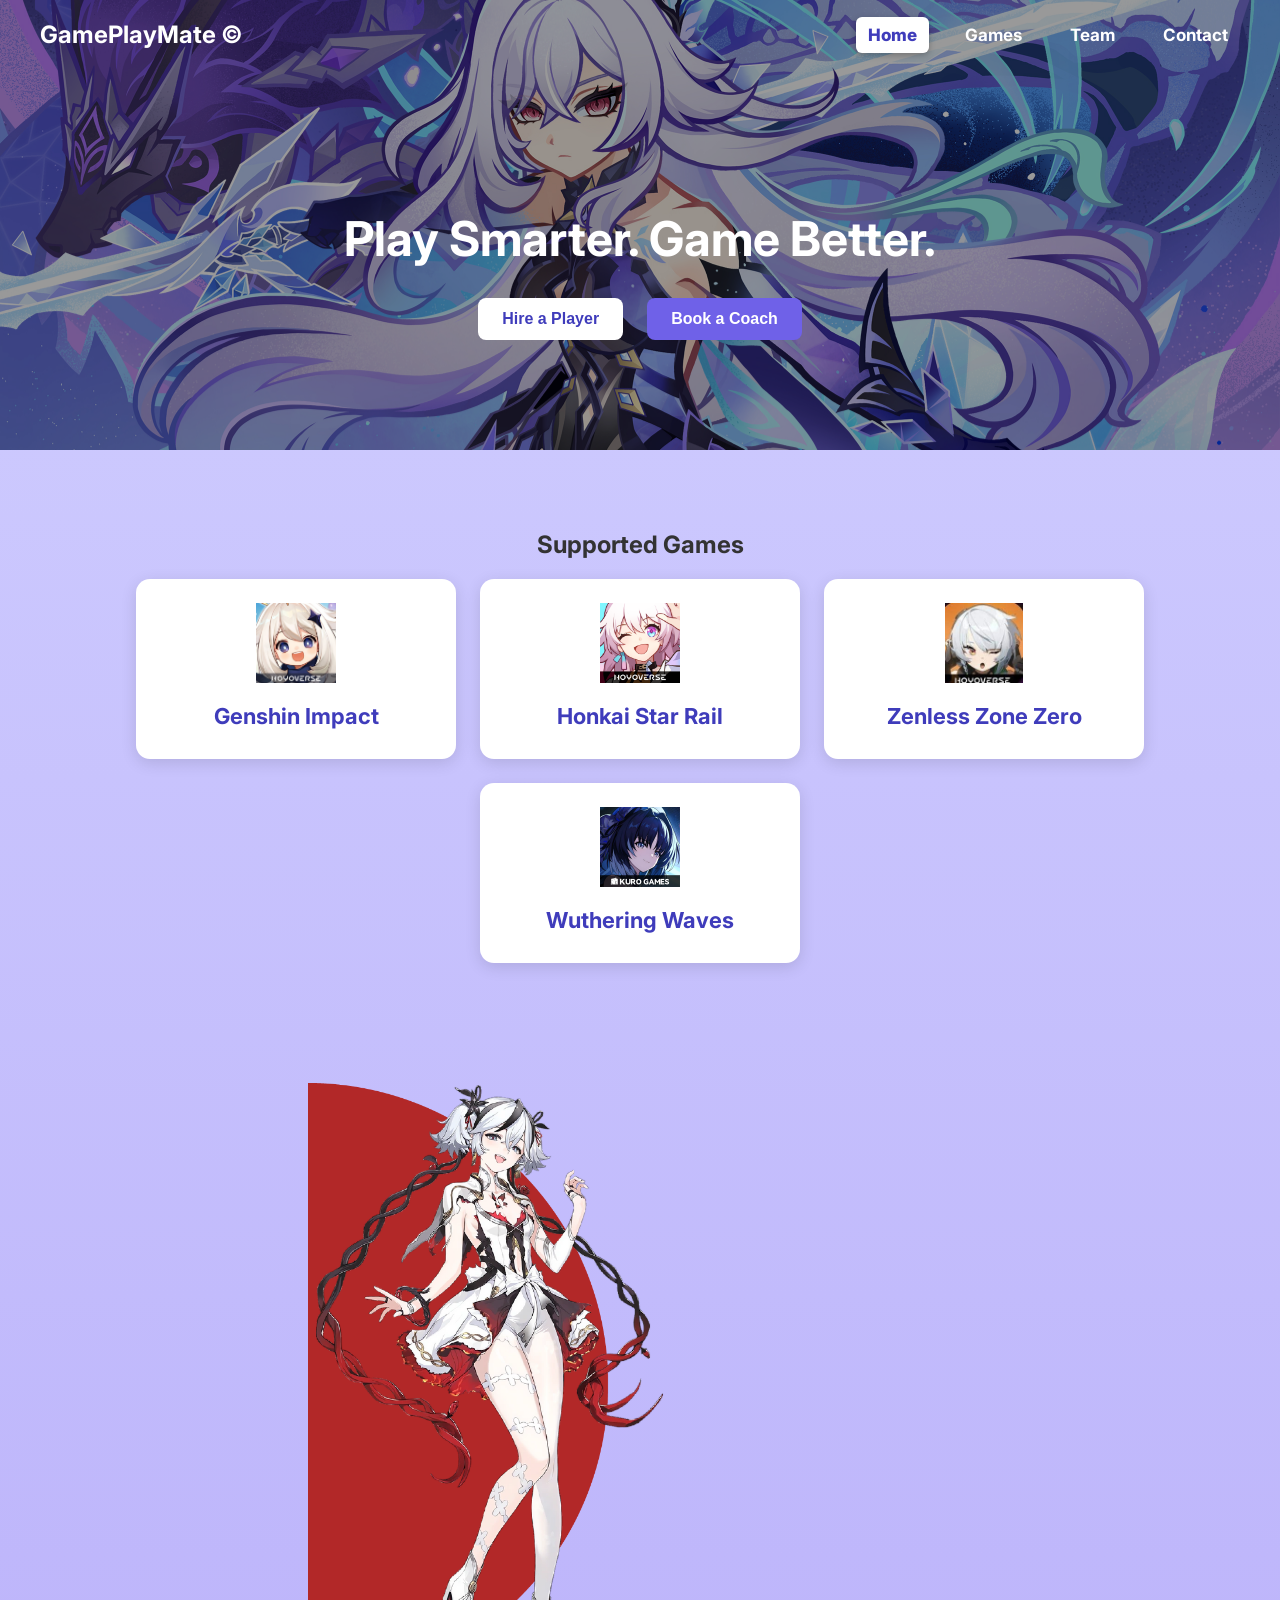
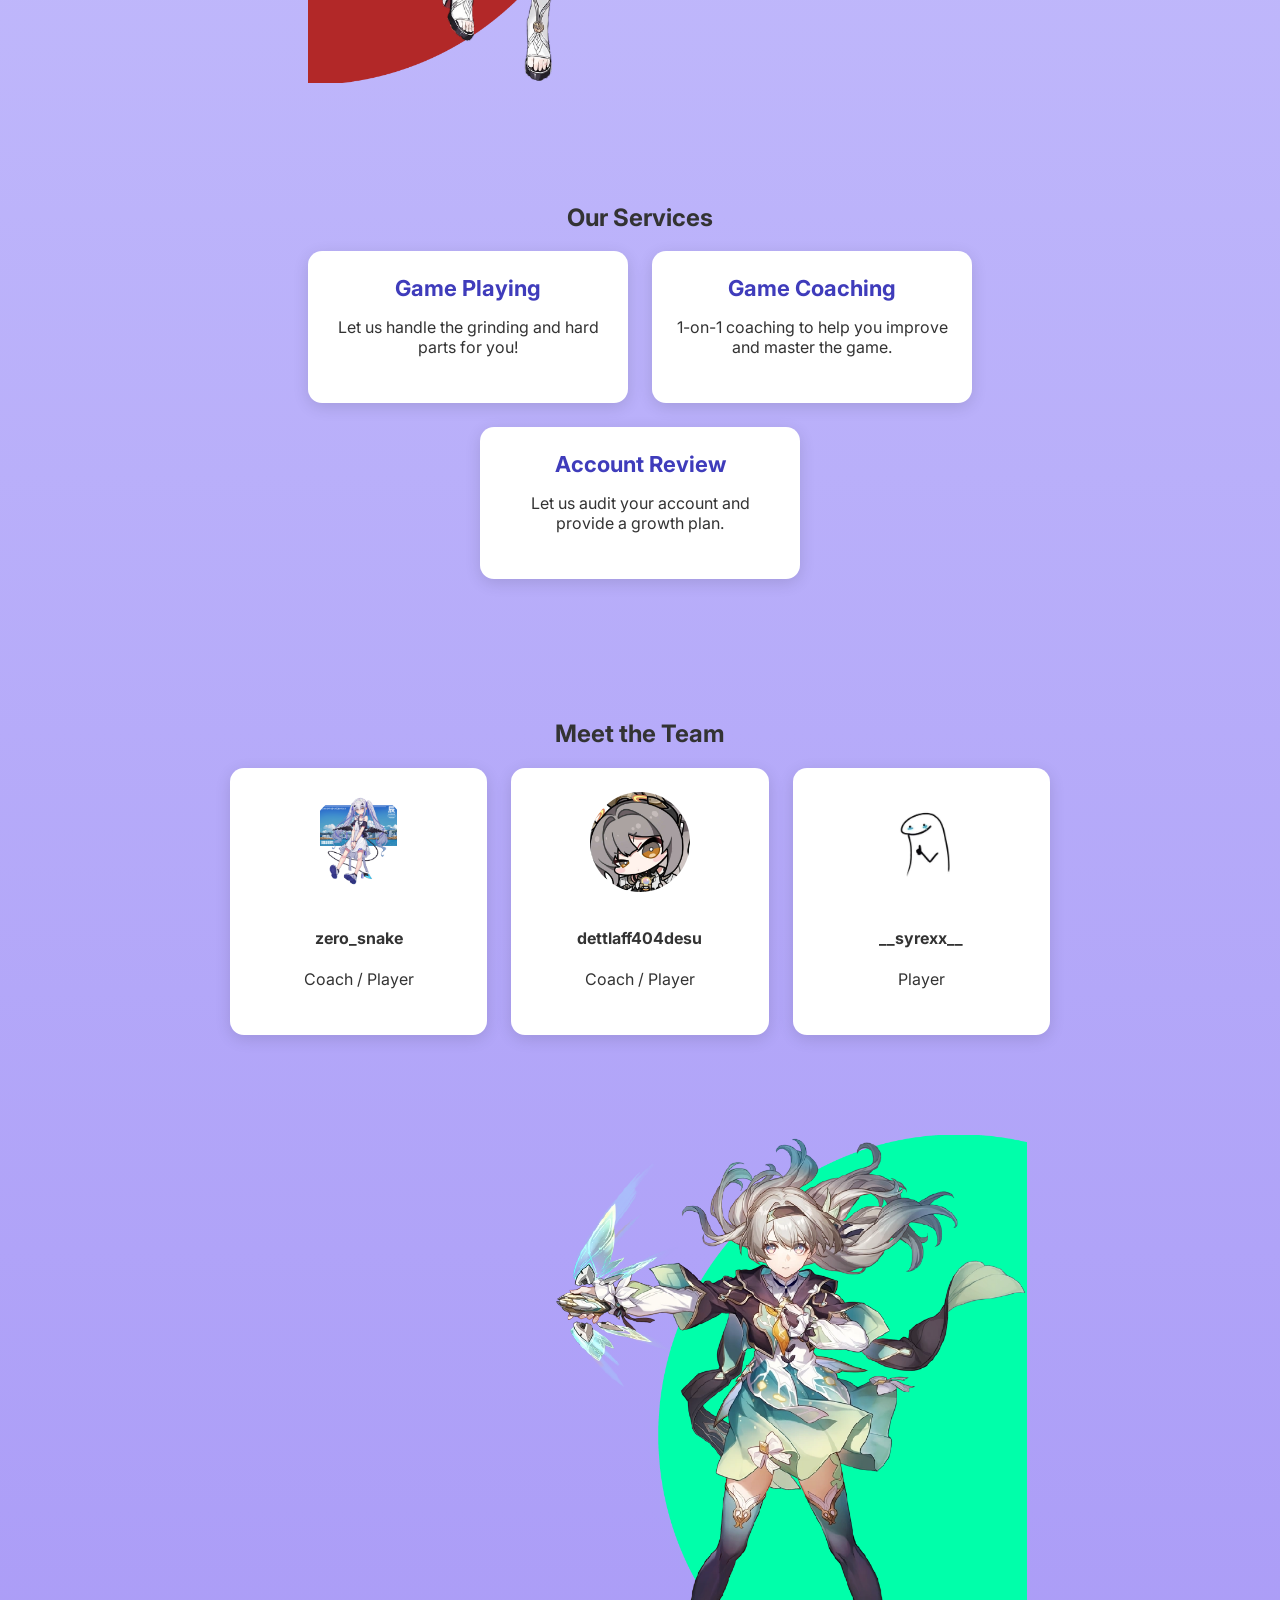
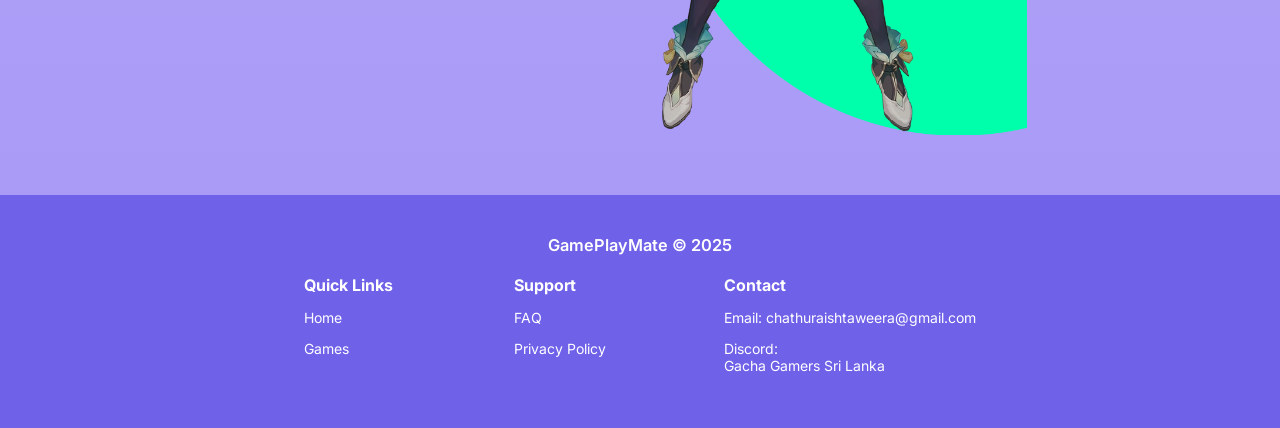
==== index.html @ 8f113286 "Add files via upload" ====
<!DOCTYPE html>
<html lang="en">
<head>
  <meta charset="UTF-8" />
  <meta name="viewport" content="width=device-width, initial-scale=1" />
  <title>GamePlayMate</title>
  <link href="https://fonts.googleapis.com/css2?family=Inter:wght@400;600;700&display=swap" rel="stylesheet" />
  <style>
    html {
      scroll-behavior: smooth;
    }
    body {
      font-family: 'Inter', sans-serif;
      margin: 0;
      padding: 0;
      /* Updated gradient to purple tones */
      background: linear-gradient(to bottom, #d1cfff 0%, #a797f6 100%);
      color: #333;
      overflow-x: hidden;
    }
    .top-section {
      position: relative;
      background: url("images/1750437383534.jpg") no-repeat center/cover;
      background-size: cover;
      color: white;
    }
    .top-section::before {
      content: "";
      position: absolute;
      inset: 0;
      background-color: rgba(0, 0, 0, 0.4);
      z-index: 0;
    }
    .top-section > header,
    .top-section > .hero {
      position: relative;
      z-index: 1;
    }
    header {
      background: transparent;
      padding: 20px 40px; /* Consistent padding */
      display: flex;
      justify-content: space-between;
      align-items: center;
      width: 100%; /* Ensure full width */
      box-sizing: border-box; /* Include padding in width */
    }
    header h2 {
      font-size: 24px; /* Consistent header font size */
      margin: 0;
      color: white; /* Reverted to white color */
    }
    header nav a {
      margin-left: 20px;
      color: white;
      text-decoration: none;
      font-weight: 700;
      font-size: 17px; /* Consistent navigation link font size */
      padding: 8px 12px;
      border-radius: 6px;
      transition: background-color 0.3s, color 0.3s;
    }
    header nav a:hover {
      background-color: rgba(255, 255, 255, 0.2);
      color: #e0e0ff;
    }
    nav a.active {
      background-color: #ffffff;
      color: #3f3cbb;
      font-weight: 800;
      box-shadow: 0 2px 6px rgba(0,0,0,0.25);
    }
    .hero {
      text-align: center;
      padding: 100px 20px;
      background: none;
      color: white;
    }
    .hero h1 {
      font-size: 48px;
      margin-bottom: 20px;
    }
    .hero button {
      margin: 10px;
      padding: 12px 24px;
      font-size: 16px;
      font-weight: bold;
      border: none;
      border-radius: 8px;
      cursor: pointer;
    }
    .btn-primary {
      background-color: #ffffff;
      color: #3f3cbb;
    }
    .btn-secondary {
      background-color: #6f61e8;
      color: white;
      border: 2px solid #ffffff;
    }
    .section {
      padding: 60px 40px;
      text-align: center;
      transition: all 0.5s ease;
    }
    .cards {
      display: flex;
      justify-content: center;
      flex-wrap: wrap;
      gap: 24px;
    }
		#team .cards {
      display: flex;
      justify-content: center;
      gap: 24px;
      flex-wrap: nowrap;
    }
    .card {
      background: white;
      padding: 24px 20px 30px;
      border-radius: 14px;
      box-shadow: 0 4px 16px rgba(0, 0, 0, 0.12);
      width: 280px;
      text-align: center;
      cursor: pointer;
      transition: transform 0.3s ease, box-shadow 0.3s ease;
    }
    .card:hover {
      transform: translateY(-6px);
      box-shadow: 0 8px 24px rgba(0, 0, 0, 0.18);
    }
    .card img {
      width: 80px;
      height: 80px;
      object-fit: contain;
      margin-bottom: 16px;
    }
    .card h3 {
      margin: 0;
      font-weight: 700;
      font-size: 22px;
      color: #3f3cbb;
    }

    .team-member {
      text-align: center;
      cursor: pointer; /* Added cursor pointer to indicate clickability */
    }
    .team-member img {
      width: 100px;
      height: 100px;
      border-radius: 50%;
      margin-bottom: 10px;
    }
    .highlight {
      animation: flash 1s ease-in-out;
      background-color: #6f61e8 !important;
      color: white !important;
    }
    @keyframes flash {
      0% { background-color: #6f61e8; color: white; }
      100% { background-color: white; color: #333; }
    }
    .video-wrapper {
      max-height: 0;
      overflow: hidden;
      transition: max-height 0.6s ease, opacity 0.6s ease;
      opacity: 0;
    }
    .video-wrapper.active {
      max-height: 900px;
      margin-top: 30px;
      opacity: 1;
    }
    .video-container {
      display: flex;
      justify-content: center;
    }
    .video-container video {
      width: 100%;
      max-width: 1280px;
      border-radius: 16px;
      box-shadow: 0 6px 20px rgba(0,0,0,0.4);
    }
    footer {
      background-color: #6f61e8;
      color: white;
      padding: 40px 20px;
      text-align: center;
      font-size: 14px;
    }
    footer h3 {
      margin: 0 0 20px 0;
      font-weight: 600;
    }
    footer .footer-links {
      display: flex;
      justify-content: center;
      gap: 60px;
      flex-wrap: wrap;
    }
    footer .footer-links div {
      min-width: 150px;
      text-align: left;
    }
    footer .footer-links div strong {
      display: block;
      margin-bottom: 10px;
      font-weight: 700;
      font-size: 16px;
    }
    footer a {
      color: white;
      text-decoration: none;
      display: block;
      margin-bottom: 6px;
      transition: color 0.3s ease;
    }
    footer a:hover {
      color: #d1cfff;
    }
	.side-images-wrapper {
      display: flex;
      justify-content: center;
      align-items: center;
      gap: 40px;
      padding: 60px 20px;
      flex-wrap: wrap;
      max-width: 100%;
      box-sizing: border-box;
    }
    .side-image {
      max-height: 600px;
      width: auto;
      max-width: 100%;
      object-fit: contain;
      flex-shrink: 1;
      user-select: none;
    }

    .side-image.left {
      margin-right: 300px;
    }
    .side-image.right {
      margin-left: 300px;
    }


    .content-sections {
      flex: 1;
      max-width: 900px;
    }

    @media (max-width: 768px) {
      header {
        flex-direction: column;
        padding: 15px 20px;
      }
      header nav {
        margin-top: 10px;
      }
      header nav a {
        margin: 5px 10px;
      }
    }

  </style>
  <script>
    let toggledVideo = null;
    let hoverTimeout;
    const lastPlaybackTimes = {};

    function showVideo(id) {
      if (toggledVideo) return;
      clearTimeout(hoverTimeout);
      const wrapper = document.getElementById(id);
      // Removed video.play() from here to prevent NotAllowedError on hover
      document.querySelectorAll('.video-wrapper').forEach(v => v.classList.remove('active'));
      wrapper.classList.add('active');
    }

    function hideAllVideos() {
      if (toggledVideo) return;
      hoverTimeout = setTimeout(() => {
        document.querySelectorAll('.video-wrapper').forEach(wrapper => {
          const vid = wrapper.querySelector("video");
          lastPlaybackTimes[wrapper.id] = vid.currentTime;
          vid.pause();
          wrapper.classList.remove('active');
        });
      }, 100);
    }

    function toggleVideo(id) {
      const wrapper = document.getElementById(id);
      const video = wrapper.querySelector("video");

      if (toggledVideo === id) {
        video.pause();
        video.currentTime = 0;
        wrapper.classList.remove('active');
        toggledVideo = null;
      } else {
        document.querySelectorAll('.video-wrapper').forEach(w => {
          const v = w.querySelector("video");
          v.pause();
          w.classList.remove('active');
        });
        video.currentTime = 0;
        video.play(); // This play() is triggered by a direct user click
        wrapper.classList.add('active');
        toggledVideo = id;
      }
    }

	  function scrollToTopIfSamePage(event) {
      const currentPath = location.pathname.split("/").pop();
      const isSamePage = currentPath === "index.html" || currentPath === "" || currentPath === "index.html";
      if (isSamePage) {
        event.preventDefault();
        window.scrollTo({ top: 0, behavior: 'smooth' });
      }
    }

    function scrollToTeam(role) {
      const members = document.querySelectorAll('.team-member');
      document.getElementById("team").scrollIntoView({ behavior: "smooth" });
      members.forEach(member => {
        member.classList.remove("highlight");
        if (!role || member.dataset.role.includes(role)) {
          setTimeout(() => member.classList.add("highlight"), 600);
        }
      });
    }

    // New function to redirect to games.html and scroll to the games section
    function redirectToGamesPage() {
      window.location.href = 'games.html#games-section';
    }
  </script>
</head>
<body>
  <div class="top-section">
    <header>
      <h2>GamePlayMate ©</h2>
      <nav>
        <a href="index.html" onclick="scrollToTopIfSamePage(event)" class="active">Home</a>
        <a href="games.html">Games</a>
        <!-- Removed Services button -->
        <a href="team.html">Team</a>
        <a href="contact.html">Contact</a>
      </nav>
    </header>
    <section class="hero">
      <h1>Play Smarter. Game Better.</h1>
      <button class="btn-primary" onclick="scrollToTeam('player')">Hire a Player</button>
      <button class="btn-secondary" onclick="scrollToTeam('coach')">Book a Coach</button>
    </section>
  </div>

  <section class="section">
    <h2>Supported Games</h2>
    <div class="cards">
      <div class="card" onclick="toggleVideo('video-genshin')" onmouseover="showVideo('video-genshin')" onmouseout="hideAllVideos()">
        <img src="images/e60a9384e2396b723eb9e47df081fbdb.jpg" alt="Genshin Impact" />
        <h3>Genshin Impact</h3>
      </div>
      <div class="card" onclick="toggleVideo('video-honkai')" onmouseover="showVideo('video-honkai')" onmouseout="hideAllVideos()">
        <img src="images/e52da5a31de788599378924f0e639557.png" alt="Honkai Star Rail" />
        <h3>Honkai Star Rail</h3>
      </div>
      <div class="card" onclick="toggleVideo('video-zzz')" onmouseover="showVideo('video-zzz')" onmouseout="hideAllVideos()">
        <img src="images/images.jpeg" alt="Zenless Zone Zero" />
        <h3>Zenless Zone Zero</h3>
      </div>
      <div class="card" onclick="toggleVideo('video-wuwa')" onmouseover="showVideo('video-wuwa')" onmouseout="hideAllVideos()">
        <img src="images/i-was-bored-this-weekend-so-here-are-some-hd-ww-icons-in-v0-mm42ga8ayc7d1.webp" alt="Wuthering Waves" />
        <h3>Wuthering Waves</h3>
      </div>
    </div>

    <div class="video-wrapper" id="video-genshin">
      <div class="video-container">
        <video src="videos/genshin.mp4" controls></video>
      </div>
    </div>
    <div class="video-wrapper" id="video-honkai">
      <div class="video-container">
        <video src="videos/honkai.mp4" controls></video>
      </div>
    </div>
    <div class="video-wrapper" id="video-zzz">
      <div class="video-container">
        <video src="videos/zzz.mp4" controls></video>
      </div>
    </div>
    <div class="video-wrapper" id="video-wuwa">
      <div class="video-container">
        <video src="videos/wuwa.mp4" controls></video>
      </div>
    </div>
  </section>

  <div class="side-images-wrapper">
  <img src="images/Camellya_Full_Sprite.png" alt="Camellya Full Sprite" class="side-image left" />

  <div class="content-sections">
    <section class="section">
      <h2>Our Services</h2>
    <div class="cards">
      <div class="card">
        <h3>Game Playing</h3>
        <p>Let us handle the grinding and hard parts for you!</p>
      </div>
      <div class="card">
        <h3>Game Coaching</h3>
        <p>1-on-1 coaching to help you improve and master the game.</p>
      </div>
      <div class="card">
        <h3>Account Review</h3>
        <p>Let us audit your account and provide a growth plan.</p>
      </div>
    </div>
  </section>

  <section id="team" class="section">
    <h2>Meet the Team</h2>
    <div class="cards">
      <div class="card team-member" data-role="coach player" onclick="redirectToGamesPage()">
        <img src="images/124736696_p0.jpg" alt="Zero Snake" />
        <h4>zero_snake</h4>
        <p>Coach / Player</p>
      </div>
      <div class="card team-member" data-role="coach player" onclick="redirectToGamesPage()">
        <img src="images/FB_IMG_1748037570109.jpg" alt="Dettlaff" />
        <h4>dettlaff404desu</h4>
        <p>Coach / Player</p>
      </div>
      <div class="card team-member" data-role="player" onclick="redirectToGamesPage()">
        <img src="images/49591564cb99eb191642c19c5014d1f9.jpg" alt="Syrexx" />
        <h4>__syrexx__</h4>
        <p>Player</p>
      </div>
    </div>
  </section>
  </div>
  <img src="images/Firefly_Splash_Art.png" alt="Firefly Splash Art" class="side-image right" />
 </div>

  <footer>
    <h3>GamePlayMate &copy; 2025</h3>
    <div class="footer-links">
      <div>
        <strong>Quick Links</strong>
        <p><a href="index.html" onclick="scrollToTopIfSamePage(event)">Home</a></p>
        <p><a href="games.html">Games</a></p>
      </div>
      <div>
        <strong>Support</strong>
        <p><a href="faq.html">FAQ</a></p>
        <p><a href="privacy_policy.html">Privacy Policy</a></p>
      </div>
      <div>
        <strong>Contact</strong>
        <p>Email: chathuraishtaweera@gmail.com</p>
        <p>Discord: <a href="https://discord.gg/hFc9MXsq7M" target="_blank">Gacha Gamers Sri Lanka</a></p>
      </div>
    </div>
  </footer>
</body>
</html>
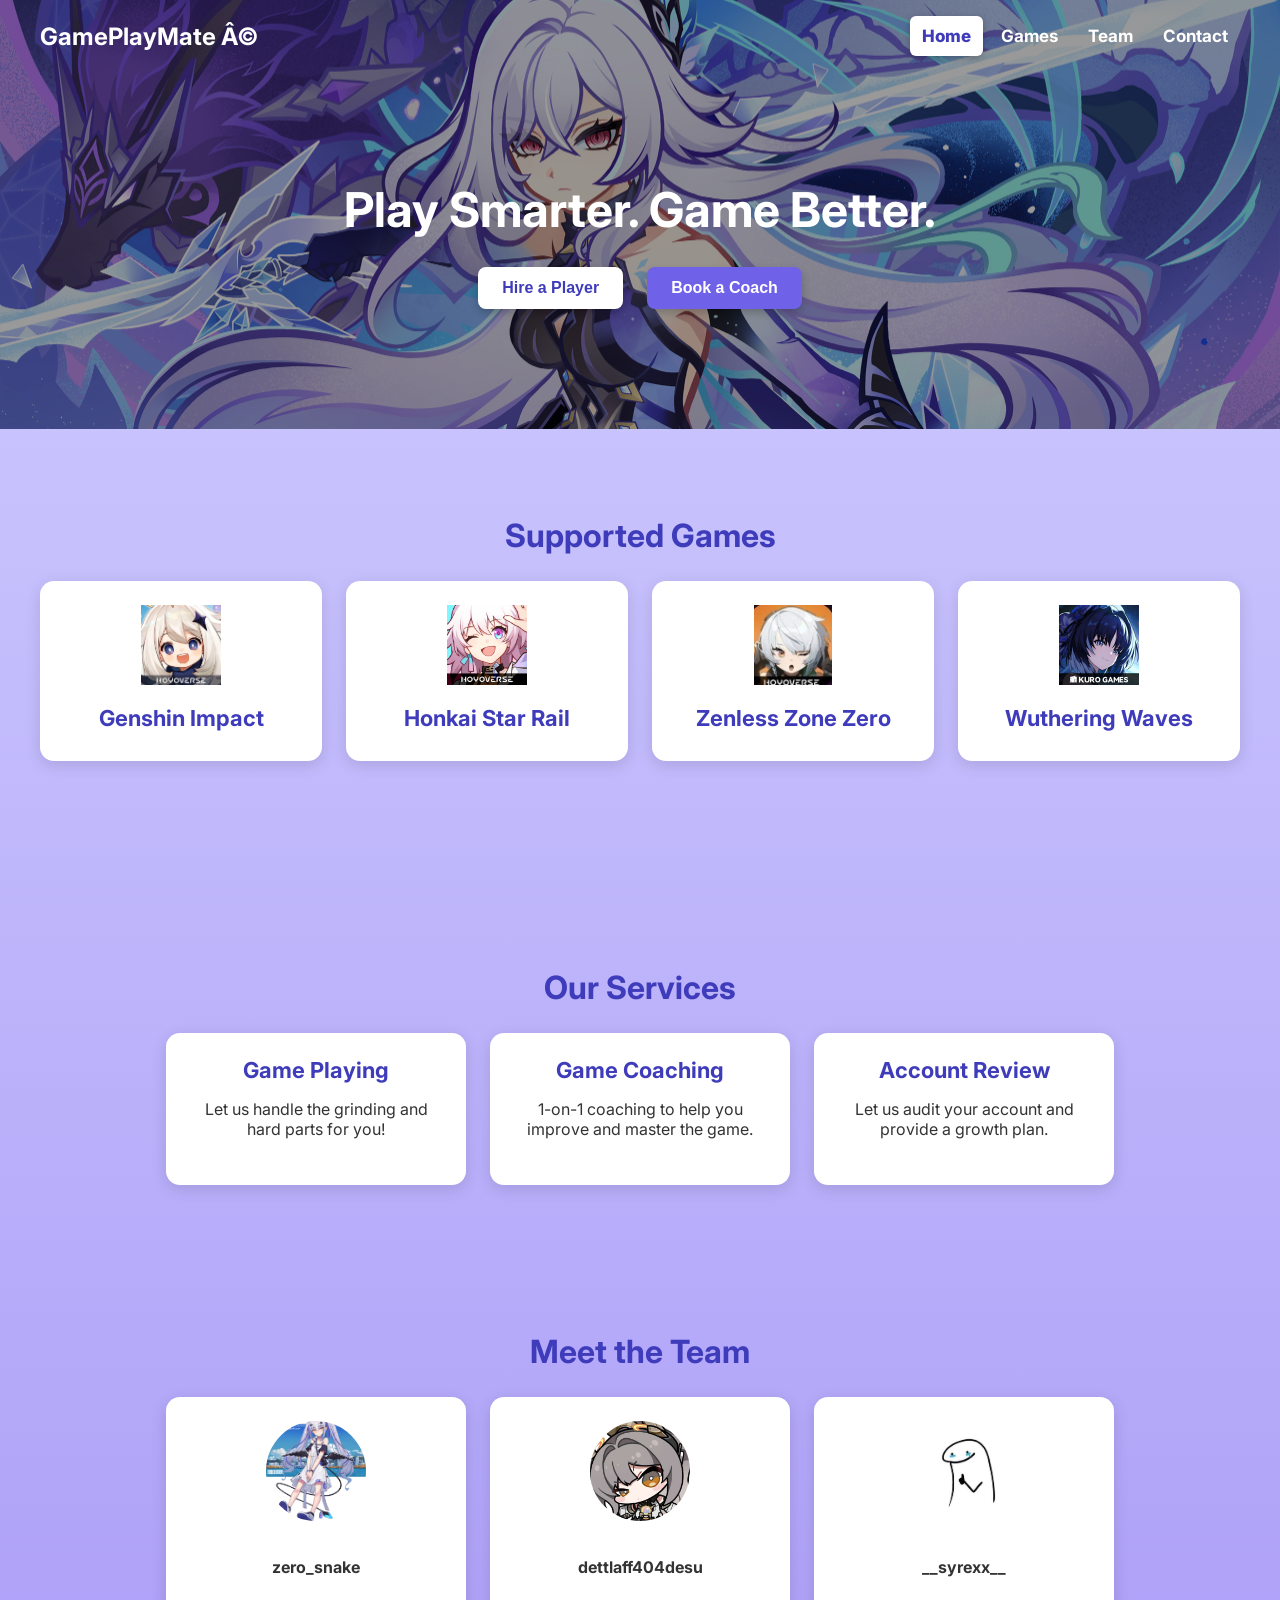
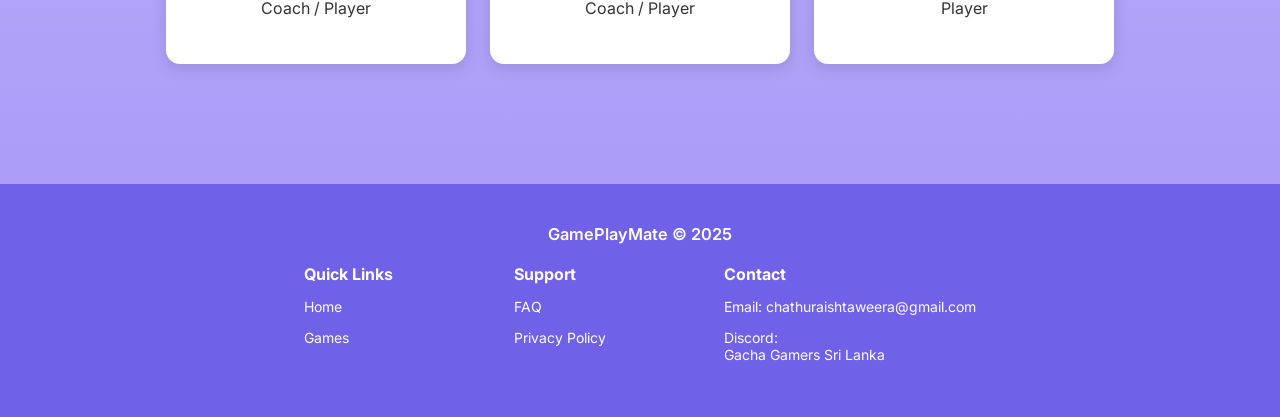
==== commit fdb6bd8a: "Fix responsive layout and extract a shared stylesheet The side character art on the home page sat in" ====
--- a/index.html
+++ b/index.html
@@ -5,266 +5,7 @@
   <meta name="viewport" content="width=device-width, initial-scale=1" />
   <title>GamePlayMate</title>
   <link href="https://fonts.googleapis.com/css2?family=Inter:wght@400;600;700&display=swap" rel="stylesheet" />
-  <style>
-    html {
-      scroll-behavior: smooth;
-    }
-    body {
-      font-family: 'Inter', sans-serif;
-      margin: 0;
-      padding: 0;
-      /* Updated gradient to purple tones */
-      background: linear-gradient(to bottom, #d1cfff 0%, #a797f6 100%);
-      color: #333;
-      overflow-x: hidden;
-    }
-    .top-section {
-      position: relative;
-      background: url("images/1750437383534.jpg") no-repeat center/cover;
-      background-size: cover;
-      color: white;
-    }
-    .top-section::before {
-      content: "";
-      position: absolute;
-      inset: 0;
-      background-color: rgba(0, 0, 0, 0.4);
-      z-index: 0;
-    }
-    .top-section > header,
-    .top-section > .hero {
-      position: relative;
-      z-index: 1;
-    }
-    header {
-      background: transparent;
-      padding: 20px 40px; /* Consistent padding */
-      display: flex;
-      justify-content: space-between;
-      align-items: center;
-      width: 100%; /* Ensure full width */
-      box-sizing: border-box; /* Include padding in width */
-    }
-    header h2 {
-      font-size: 24px; /* Consistent header font size */
-      margin: 0;
-      color: white; /* Reverted to white color */
-    }
-    header nav a {
-      margin-left: 20px;
-      color: white;
-      text-decoration: none;
-      font-weight: 700;
-      font-size: 17px; /* Consistent navigation link font size */
-      padding: 8px 12px;
-      border-radius: 6px;
-      transition: background-color 0.3s, color 0.3s;
-    }
-    header nav a:hover {
-      background-color: rgba(255, 255, 255, 0.2);
-      color: #e0e0ff;
-    }
-    nav a.active {
-      background-color: #ffffff;
-      color: #3f3cbb;
-      font-weight: 800;
-      box-shadow: 0 2px 6px rgba(0,0,0,0.25);
-    }
-    .hero {
-      text-align: center;
-      padding: 100px 20px;
-      background: none;
-      color: white;
-    }
-    .hero h1 {
-      font-size: 48px;
-      margin-bottom: 20px;
-    }
-    .hero button {
-      margin: 10px;
-      padding: 12px 24px;
-      font-size: 16px;
-      font-weight: bold;
-      border: none;
-      border-radius: 8px;
-      cursor: pointer;
-    }
-    .btn-primary {
-      background-color: #ffffff;
-      color: #3f3cbb;
-    }
-    .btn-secondary {
-      background-color: #6f61e8;
-      color: white;
-      border: 2px solid #ffffff;
-    }
-    .section {
-      padding: 60px 40px;
-      text-align: center;
-      transition: all 0.5s ease;
-    }
-    .cards {
-      display: flex;
-      justify-content: center;
-      flex-wrap: wrap;
-      gap: 24px;
-    }
-		#team .cards {
-      display: flex;
-      justify-content: center;
-      gap: 24px;
-      flex-wrap: nowrap;
-    }
-    .card {
-      background: white;
-      padding: 24px 20px 30px;
-      border-radius: 14px;
-      box-shadow: 0 4px 16px rgba(0, 0, 0, 0.12);
-      width: 280px;
-      text-align: center;
-      cursor: pointer;
-      transition: transform 0.3s ease, box-shadow 0.3s ease;
-    }
-    .card:hover {
-      transform: translateY(-6px);
-      box-shadow: 0 8px 24px rgba(0, 0, 0, 0.18);
-    }
-    .card img {
-      width: 80px;
-      height: 80px;
-      object-fit: contain;
-      margin-bottom: 16px;
-    }
-    .card h3 {
-      margin: 0;
-      font-weight: 700;
-      font-size: 22px;
-      color: #3f3cbb;
-    }
-
-    .team-member {
-      text-align: center;
-      cursor: pointer; /* Added cursor pointer to indicate clickability */
-    }
-    .team-member img {
-      width: 100px;
-      height: 100px;
-      border-radius: 50%;
-      margin-bottom: 10px;
-    }
-    .highlight {
-      animation: flash 1s ease-in-out;
-      background-color: #6f61e8 !important;
-      color: white !important;
-    }
-    @keyframes flash {
-      0% { background-color: #6f61e8; color: white; }
-      100% { background-color: white; color: #333; }
-    }
-    .video-wrapper {
-      max-height: 0;
-      overflow: hidden;
-      transition: max-height 0.6s ease, opacity 0.6s ease;
-      opacity: 0;
-    }
-    .video-wrapper.active {
-      max-height: 900px;
-      margin-top: 30px;
-      opacity: 1;
-    }
-    .video-container {
-      display: flex;
-      justify-content: center;
-    }
-    .video-container video {
-      width: 100%;
-      max-width: 1280px;
-      border-radius: 16px;
-      box-shadow: 0 6px 20px rgba(0,0,0,0.4);
-    }
-    footer {
-      background-color: #6f61e8;
-      color: white;
-      padding: 40px 20px;
-      text-align: center;
-      font-size: 14px;
-    }
-    footer h3 {
-      margin: 0 0 20px 0;
-      font-weight: 600;
-    }
-    footer .footer-links {
-      display: flex;
-      justify-content: center;
-      gap: 60px;
-      flex-wrap: wrap;
-    }
-    footer .footer-links div {
-      min-width: 150px;
-      text-align: left;
-    }
-    footer .footer-links div strong {
-      display: block;
-      margin-bottom: 10px;
-      font-weight: 700;
-      font-size: 16px;
-    }
-    footer a {
-      color: white;
-      text-decoration: none;
-      display: block;
-      margin-bottom: 6px;
-      transition: color 0.3s ease;
-    }
-    footer a:hover {
-      color: #d1cfff;
-    }
-	.side-images-wrapper {
-      display: flex;
-      justify-content: center;
-      align-items: center;
-      gap: 40px;
-      padding: 60px 20px;
-      flex-wrap: wrap;
-      max-width: 100%;
-      box-sizing: border-box;
-    }
-    .side-image {
-      max-height: 600px;
-      width: auto;
-      max-width: 100%;
-      object-fit: contain;
-      flex-shrink: 1;
-      user-select: none;
-    }
-
-    .side-image.left {
-      margin-right: 300px;
-    }
-    .side-image.right {
-      margin-left: 300px;
-    }
-
-
-    .content-sections {
-      flex: 1;
-      max-width: 900px;
-    }
-
-    @media (max-width: 768px) {
-      header {
-        flex-direction: column;
-        padding: 15px 20px;
-      }
-      header nav {
-        margin-top: 10px;
-      }
-      header nav a {
-        margin: 5px 10px;
-      }
-    }
-
-  </style>
+  <link rel="stylesheet" href="styles.css" />
   <script>
     let toggledVideo = null;
     let hoverTimeout;
@@ -339,15 +80,15 @@
     }
   </script>
 </head>
-<body>
+<body class="page-home">
   <div class="top-section">
     <header>
-      <h2>GamePlayMate ©</h2>
+      <h2>GamePlayMate Â©</h2>
       <nav>
         <a href="index.html" onclick="scrollToTopIfSamePage(event)" class="active">Home</a>
         <a href="games.html">Games</a>
         <!-- Removed Services button -->
-        <a href="team.html">Team</a>
+        <a href="Team.html">Team</a>
         <a href="contact.html">Contact</a>
       </nav>
     </header>
@@ -457,7 +198,7 @@
       </div>
       <div>
         <strong>Support</strong>
-        <p><a href="faq.html">FAQ</a></p>
+        <p><a href="FAQ.html">FAQ</a></p>
         <p><a href="privacy_policy.html">Privacy Policy</a></p>
       </div>
       <div>
--- a/styles.css
+++ b/styles.css
@@ -0,0 +1,1083 @@
+/* ==========================================================================
+   GamePlayMate — shared stylesheet
+   Replaces the ten separate <style> blocks that used to live in each page.
+   Page-specific rules are scoped by the body class (page-home, page-games,
+   page-team, page-contact, page-faq, page-privacy, page-order).
+   ========================================================================== */
+
+:root {
+  --brand:        #6f61e8;
+  --brand-dark:   #3f3cbb;
+  --brand-light:  #d1cfff;
+  --brand-pale:   #e0e0ff;
+  --ink:          #333;
+  --ink-soft:     #555;
+  --surface:      #fff;
+  --page-grad:    linear-gradient(to bottom, #d1cfff 0%, #a797f6 100%);
+
+  /* One fluid side gutter for header, hero, sections and footer, so every
+     band lines up at every width instead of each hard-coding its own. */
+  --gutter:      clamp(16px, 4vw, 40px);
+  --section-y:   clamp(40px, 6vw, 60px);
+  --content-max: 900px;
+  --radius:      14px;
+
+  --shadow-card:  0 4px 16px rgba(0, 0, 0, 0.12);
+  --shadow-hover: 0 8px 24px rgba(0, 0, 0, 0.18);
+}
+
+/* --------------------------------------------------------------- base --- */
+
+*,
+*::before,
+*::after { box-sizing: border-box; }
+
+html {
+  scroll-behavior: smooth;
+  -webkit-text-size-adjust: 100%;
+}
+
+body {
+  font-family: 'Inter', system-ui, sans-serif;
+  margin: 0;
+  padding: 0;
+  background: var(--page-grad);
+  color: var(--ink);
+  overflow-x: hidden;
+  min-height: 100vh;
+  display: flex;
+  flex-direction: column;
+}
+
+img,
+video { max-width: 100%; }
+
+/* ---------------------------------------------------------- top band --- */
+
+.top-section {
+  position: relative;
+  background: url("images/1750437383534.jpg") no-repeat center 35% / cover;
+  color: #fff;
+  /* Height tied to the viewport rather than a fixed pixel band. A fixed
+     height made the same photo crop to a totally different slice on every
+     screen shape — a thin sliver on wide monitors, a deep box on laptops. */
+  min-height: clamp(300px, 44vh, 560px);
+  display: flex;
+  flex-direction: column;
+  justify-content: center;
+}
+
+.top-section::before {
+  content: "";
+  position: absolute;
+  inset: 0;
+  background-color: rgba(0, 0, 0, 0.4);
+  z-index: 0;
+}
+
+.top-section > header,
+.top-section > .hero {
+  position: relative;
+  z-index: 1;
+  width: 100%;
+}
+
+/* ------------------------------------------------------------ header --- */
+
+header {
+  background: transparent;
+  padding: 16px var(--gutter);
+  display: flex;
+  justify-content: space-between;
+  align-items: center;
+  gap: 12px 20px;
+  flex-wrap: wrap;
+  width: 100%;
+}
+
+header h2 {
+  font-size: clamp(19px, 2.4vw, 24px);
+  margin: 0;
+  color: #fff;
+}
+
+header nav {
+  display: flex;
+  flex-wrap: wrap;
+  gap: 4px 6px;
+  justify-content: center;
+}
+
+header nav a {
+  color: #fff;
+  text-decoration: none;
+  font-weight: 700;
+  font-size: clamp(14px, 1.5vw, 17px);
+  padding: 10px 12px;
+  border-radius: 6px;
+  transition: background-color 0.3s, color 0.3s;
+}
+
+header nav a:hover {
+  background-color: rgba(255, 255, 255, 0.2);
+  color: var(--brand-pale);
+}
+
+nav a.active {
+  background-color: #fff;
+  color: var(--brand-dark);
+  font-weight: 800;
+  box-shadow: 0 2px 6px rgba(0, 0, 0, 0.25);
+}
+
+/* -------------------------------------------------------------- hero --- */
+
+.hero {
+  text-align: center;
+  padding: clamp(48px, 9vw, 110px) var(--gutter);
+  background: none;
+  color: #fff;
+}
+
+.hero h1 {
+  font-size: clamp(28px, 5vw, 48px);
+  line-height: 1.15;
+  margin: 0 0 20px;
+}
+
+.hero p {
+  font-size: clamp(16px, 2.2vw, 24px);
+  margin: -10px 0 30px;
+  opacity: 0.9;
+}
+
+.hero button {
+  margin: 10px;
+  padding: 12px 24px;
+  font-size: 16px;
+  font-weight: bold;
+  border: none;
+  border-radius: 8px;
+  cursor: pointer;
+}
+
+/* ----------------------------------------------------------- buttons --- */
+
+.btn-primary {
+  background-color: #fff;
+  color: var(--brand-dark);
+  box-shadow: 0 4px 8px rgba(0, 0, 0, 0.2);
+}
+
+.btn-secondary {
+  background-color: var(--brand);
+  color: #fff;
+  border: 2px solid #fff;
+  box-shadow: 0 4px 8px rgba(0, 0, 0, 0.2);
+}
+
+/* ----------------------------------------------------------- section --- */
+
+.section {
+  padding: var(--section-y) var(--gutter);
+  text-align: center;
+  transition: all 0.5s ease;
+}
+
+.section h2 {
+  font-size: clamp(24px, 3.4vw, 32px);
+  color: var(--brand-dark);
+  font-weight: 700;
+}
+
+/* ------------------------------------------------------------ footer --- */
+
+footer {
+  background-color: var(--brand);
+  color: #fff;
+  padding: clamp(28px, 5vw, 40px) var(--gutter);
+  text-align: center;
+  font-size: 14px;
+  margin-top: auto;
+}
+
+footer h3 {
+  margin: 0 0 20px;
+  font-weight: 600;
+}
+
+footer .footer-links {
+  display: flex;
+  justify-content: center;
+  gap: 20px clamp(24px, 5vw, 60px);
+  flex-wrap: wrap;
+}
+
+footer .footer-links div {
+  min-width: 150px;
+  text-align: left;
+}
+
+footer .footer-links div strong {
+  display: block;
+  margin-bottom: 10px;
+  font-weight: 700;
+  font-size: 16px;
+}
+
+footer a {
+  color: #fff;
+  text-decoration: none;
+  display: block;
+  margin-bottom: 6px;
+  transition: color 0.3s ease;
+}
+
+footer a:hover { color: var(--brand-light); }
+
+/* ======================================================= HOME (index) === */
+
+.page-home .cards {
+  display: flex;
+  justify-content: center;
+  flex-wrap: wrap;
+  gap: 24px;
+}
+
+.page-home .card {
+  background: #fff;
+  padding: 24px 20px 30px;
+  border-radius: var(--radius);
+  box-shadow: var(--shadow-card);
+  /* Was a hard 280px, which could not share a narrow row. */
+  flex: 1 1 220px;
+  max-width: 300px;
+  text-align: center;
+  cursor: pointer;
+  transition: transform 0.3s ease, box-shadow 0.3s ease;
+}
+
+.page-home .card:hover {
+  transform: translateY(-6px);
+  box-shadow: var(--shadow-hover);
+}
+
+.page-home .card img {
+  width: 80px;
+  height: 80px;
+  object-fit: contain;
+  margin-bottom: 16px;
+}
+
+.page-home .card h3 {
+  margin: 0;
+  font-weight: 700;
+  font-size: clamp(18px, 2.2vw, 22px);
+  color: var(--brand-dark);
+}
+
+.page-home .team-member { cursor: pointer; }
+
+.page-home .team-member img {
+  width: 100px;
+  height: 100px;
+  border-radius: 50%;
+  object-fit: cover;
+  margin-bottom: 10px;
+}
+
+.page-home .highlight {
+  animation: flash 1s ease-in-out;
+  background-color: var(--brand) !important;
+  color: #fff !important;
+}
+
+@keyframes flash {
+  0%   { background-color: #6f61e8; color: #fff; }
+  100% { background-color: #fff;    color: #333; }
+}
+
+.page-home .video-wrapper {
+  max-height: 0;
+  overflow: hidden;
+  transition: max-height 0.6s ease, opacity 0.6s ease;
+  opacity: 0;
+}
+
+.page-home .video-wrapper.active {
+  max-height: 900px;
+  margin-top: 30px;
+  opacity: 1;
+}
+
+.page-home .video-container {
+  display: flex;
+  justify-content: center;
+}
+
+.page-home .video-container video {
+  width: 100%;
+  max-width: 1280px;
+  border-radius: 16px;
+  box-shadow: 0 6px 20px rgba(0, 0, 0, 0.4);
+}
+
+/* Side character art.
+   This is what used to break the page. It was a three-item flex row whose
+   wrap threshold was set by the images' NATURAL file widths (622px and
+   810px) plus 300px hard margins — so the row needed roughly 2450px to stay
+   intact and dropped the right-hand character onto its own line below
+   everything on any narrower screen. A grid cannot wrap like that: the art
+   lives in side columns that shrink with the viewport, and is simply hidden
+   once there is no room for it. */
+.page-home .side-images-wrapper {
+  display: grid;
+  /* Middle column is a little narrower than the site's 900px content width so
+     the side columns have room to show art at a size that looks deliberate. */
+  grid-template-columns: minmax(0, 1fr) minmax(0, 820px) minmax(0, 1fr);
+  align-items: center;
+  gap: clamp(12px, 2vw, 40px);
+  padding: var(--section-y) var(--gutter);
+  width: 100%;
+}
+
+.page-home .side-image {
+  width: 100%;
+  max-width: 340px;
+  height: auto;
+  max-height: 600px;
+  object-fit: contain;
+  justify-self: center;
+  margin: 0;
+  user-select: none;
+}
+
+.page-home .content-sections { min-width: 0; }
+
+/* Below this there is no room for the art to read as anything but clutter,
+   so it goes away entirely rather than squeezing the content. */
+@media (max-width: 1280px) {
+  .page-home .side-images-wrapper { grid-template-columns: minmax(0, 1fr); }
+  .page-home .side-image { display: none; }
+}
+
+/* ============================================================== GAMES === */
+
+.page-games { background: #f8f9fa; }
+
+.page-games .main-content-wrapper {
+  padding: var(--section-y) 0;
+  background: var(--page-grad);
+}
+
+.page-games .content-sections {
+  max-width: 1400px;
+  margin: 0 auto;
+  min-width: 0;
+}
+
+.page-games .cards {
+  display: grid;
+  grid-template-columns: repeat(2, minmax(0, 1fr));
+  column-gap: clamp(16px, 2vw, 30px);
+  row-gap: clamp(24px, 3vw, 40px);
+  align-items: start;
+}
+
+@media (max-width: 900px) {
+  .page-games .cards { grid-template-columns: minmax(0, 1fr); }
+}
+
+.page-games .card {
+  width: 100%;
+  padding: clamp(18px, 2.5vw, 30px) clamp(16px, 2vw, 25px) clamp(22px, 3vw, 35px);
+  border-radius: var(--radius);
+  box-shadow: var(--shadow-card);
+  text-align: center;
+  cursor: pointer;
+  transition: transform 0.3s ease, box-shadow 0.3s ease;
+  position: relative;
+  background: #fff;
+  display: flex;
+  flex-direction: column;
+  min-width: 0;
+}
+
+.page-games .card:hover {
+  transform: translateY(-6px);
+  box-shadow: var(--shadow-hover);
+}
+
+.page-games .card-image-container {
+  position: relative;
+  cursor: pointer;
+}
+
+.page-games .card img {
+  width: 100%;
+  border-radius: 12px;
+  margin-bottom: 16px;
+  object-fit: cover;
+  /* Was a flat 450px, which swallowed a phone screen whole. */
+  height: clamp(180px, 26vw, 450px);
+  object-position: center 20%;
+}
+
+.page-games .expand-indicator {
+  position: absolute;
+  top: 10px;
+  right: 10px;
+  background: rgba(0, 0, 0, 0.7);
+  color: #fff;
+  width: 30px;
+  height: 30px;
+  border-radius: 50%;
+  display: flex;
+  align-items: center;
+  justify-content: center;
+  font-size: 14px;
+  font-weight: bold;
+  transition: all 0.3s ease;
+  opacity: 0.8;
+}
+
+.page-games .expand-indicator:hover {
+  background: rgba(111, 97, 232, 0.9);
+  transform: scale(1.1);
+  opacity: 1;
+}
+
+.page-games .expand-indicator.active {
+  background: rgba(111, 97, 232, 1);
+  transform: rotate(180deg);
+}
+
+.page-games .card h3 {
+  margin: 0 0 12px;
+  font-weight: 700;
+  color: var(--brand-dark);
+  font-size: clamp(20px, 2.6vw, 28px);
+  cursor: pointer;
+  transition: color 0.3s ease;
+  user-select: none;
+}
+
+.page-games .card h3:hover { color: var(--brand); }
+
+.page-games .card p {
+  font-size: clamp(15px, 1.7vw, 20px);
+  margin: 0 0 20px;
+  color: #222;
+  line-height: 1.5;
+  flex-grow: 1;
+}
+
+.page-games .services-list,
+.page-games .player-profiles {
+  color: #fff;
+  padding: 20px;
+  border-radius: 12px;
+  margin: 16px 0 20px;
+  max-height: 0;
+  overflow: hidden;
+  transition: max-height 0.5s ease, opacity 0.5s ease, transform 0.5s ease;
+  opacity: 0;
+  transform: translateY(-20px);
+}
+
+.page-games .services-list { background: linear-gradient(135deg, #6f61e8, #3f3cbb); }
+.page-games .player-profiles { background: linear-gradient(135deg, #3f3cbb, #6f61e8); }
+
+/* Generous ceilings: the lists wrap to more lines on narrow screens, and the
+   old 500px/400px caps clipped them there. */
+.page-games .services-list.active {
+  max-height: 1200px;
+  opacity: 1;
+  transform: translateY(0);
+}
+
+.page-games .player-profiles.active {
+  max-height: 900px;
+  opacity: 1;
+  transform: translateY(0);
+}
+
+.page-games .services-list h4,
+.page-games .player-profiles h4 {
+  margin: 0 0 15px;
+  font-size: 18px;
+  font-weight: 700;
+  color: #fff;
+}
+
+.page-games .services-list ul {
+  list-style: none;
+  padding: 0;
+  margin: 0;
+}
+
+.page-games .services-list li {
+  padding: 8px 0 8px 20px;
+  font-size: 15px;
+  position: relative;
+  opacity: 0.9;
+  text-align: left;
+}
+
+.page-games .services-list li::before {
+  content: "✦";
+  position: absolute;
+  left: 0;
+  color: #fff;
+  font-weight: bold;
+}
+
+.page-games .profile-grid {
+  display: grid;
+  grid-template-columns: repeat(auto-fit, minmax(120px, 1fr));
+  gap: 15px;
+  margin-top: 15px;
+}
+
+.page-games .profile-card {
+  background: rgba(255, 255, 255, 0.1);
+  padding: 12px;
+  border-radius: 8px;
+  text-align: center;
+  backdrop-filter: blur(10px);
+  display: none;
+  cursor: pointer;
+}
+
+.page-games .profile-card.visible { display: block; }
+
+.page-games .profile-card img {
+  width: 50px;
+  height: 50px;
+  border-radius: 50%;
+  margin-bottom: 8px;
+  object-fit: cover;
+}
+
+.page-games .profile-card h5 {
+  margin: 0 0 5px;
+  font-size: 14px;
+  font-weight: 600;
+}
+
+.page-games .profile-card p {
+  margin: 0;
+  font-size: 12px;
+  opacity: 0.8;
+}
+
+.page-games .card .button-group {
+  display: flex;
+  gap: 12px;
+  justify-content: center;
+  flex-wrap: wrap;
+  margin-top: auto;
+}
+
+.page-games .card button {
+  padding: 12px 24px;
+  border: none;
+  border-radius: 8px;
+  cursor: pointer;
+  font-weight: 600;
+  font-size: 15px;
+  transition: all 0.3s ease;
+  flex: 1 1 140px;
+  min-width: 0;
+  position: relative;
+  overflow: hidden;
+}
+
+.page-games .card button:hover { transform: translateY(-2px); }
+
+/* =============================================================== TEAM === */
+
+.page-team .team-cards {
+  display: flex;
+  justify-content: center;
+  flex-wrap: wrap;
+  gap: clamp(20px, 3vw, 30px);
+}
+
+.page-team .team-card {
+  background: #fff;
+  padding: clamp(20px, 3vw, 30px);
+  border-radius: var(--radius);
+  box-shadow: var(--shadow-card);
+  /* Was a hard 300px that flipped to a 90% column at 768px and nothing in
+     between. Now it shares rows at any width. */
+  flex: 1 1 260px;
+  max-width: 340px;
+  text-align: center;
+  transition: transform 0.3s ease, box-shadow 0.3s ease;
+}
+
+.page-team .team-card:hover {
+  transform: translateY(-6px);
+  box-shadow: var(--shadow-hover);
+}
+
+.page-team .team-card img {
+  width: clamp(96px, 12vw, 120px);
+  height: clamp(96px, 12vw, 120px);
+  border-radius: 50%;
+  object-fit: cover;
+  margin-bottom: 20px;
+  border: 4px solid var(--brand);
+}
+
+.page-team .team-card h3 {
+  margin: 0 0 10px;
+  font-weight: 700;
+  font-size: clamp(20px, 2.4vw, 24px);
+  color: var(--brand-dark);
+}
+
+.page-team .team-card .role {
+  font-weight: 600;
+  color: var(--brand);
+  margin-bottom: 15px;
+  display: block;
+}
+
+.page-team .team-card ul {
+  list-style: none;
+  padding: 0;
+  margin: 0;
+  text-align: left;
+  font-size: 16px;
+  line-height: 1.6;
+  color: var(--ink-soft);
+}
+
+.page-team .team-card ul li {
+  margin-bottom: 8px;
+  position: relative;
+  padding-left: 20px;
+}
+
+.page-team .team-card ul li:last-child { margin-bottom: 0; }
+
+.page-team .team-card ul li::before {
+  content: "•";
+  color: var(--brand);
+  font-weight: bold;
+  position: absolute;
+  left: 0;
+}
+
+/* ============================================================ CONTACT === */
+
+.page-contact .contact-info,
+.page-contact .discord-section {
+  background: #fff;
+  padding: clamp(20px, 3vw, 30px);
+  border-radius: var(--radius);
+  box-shadow: var(--shadow-card);
+  max-width: 800px;
+  margin-left: auto;
+  margin-right: auto;
+}
+
+.page-contact .contact-info {
+  display: flex;
+  flex-direction: column;
+  align-items: center;
+  gap: 20px;
+}
+
+.page-contact .discord-section {
+  margin-top: 40px;
+  margin-bottom: 40px;
+}
+
+.page-contact .contact-info h3,
+.page-contact .discord-section h3 {
+  font-size: clamp(22px, 3vw, 28px);
+  color: var(--brand-dark);
+  margin-bottom: 20px;
+}
+
+.page-contact .contact-item {
+  display: flex;
+  align-items: center;
+  gap: 15px;
+  flex-wrap: wrap;
+  font-size: clamp(15px, 1.8vw, 18px);
+  color: var(--ink-soft);
+  text-align: left;
+  width: 100%;
+  max-width: 420px;
+}
+
+.page-contact .contact-item strong {
+  color: var(--brand);
+  min-width: 80px;
+}
+
+.page-contact .contact-item a {
+  color: var(--brand-dark);
+  text-decoration: none;
+  transition: color 0.3s ease;
+  overflow-wrap: anywhere;
+}
+
+.page-contact .contact-item a:hover {
+  color: var(--brand);
+  text-decoration: underline;
+}
+
+.page-contact .discord-content {
+  display: flex;
+  flex-direction: column;
+  align-items: center;
+  gap: 20px;
+}
+
+.page-contact .discord-content img {
+  width: clamp(120px, 22vw, 150px);
+  height: clamp(120px, 22vw, 150px);
+  border-radius: 50%;
+  object-fit: cover;
+  border: 4px solid var(--brand);
+}
+
+.page-contact .contact-image {
+  width: clamp(170px, 42vw, 260px);
+  height: clamp(170px, 42vw, 260px);
+  border-radius: 50%;
+  object-fit: contain;
+  border: 4px solid var(--brand);
+  margin-bottom: 20px;
+}
+
+.page-contact .discord-content p {
+  font-size: 16px;
+  line-height: 1.6;
+  color: var(--ink-soft);
+  text-align: center;
+}
+
+.page-contact .discord-content .owner-admin {
+  font-weight: 600;
+  color: var(--brand);
+}
+
+.page-contact .highlight-text {
+  background-color: var(--brand-light);
+  padding: 2px 5px;
+  border-radius: 4px;
+  font-weight: 700;
+  color: var(--brand-dark);
+}
+
+.page-contact .btn-primary {
+  display: inline-block;
+  background-color: var(--brand-dark);
+  color: #fff;
+  padding: 12px 25px;
+  border: none;
+  border-radius: 8px;
+  font-size: 18px;
+  font-weight: 600;
+  text-decoration: none;
+  cursor: pointer;
+  transition: background-color 0.3s ease, transform 0.2s ease, box-shadow 0.3s ease;
+  box-shadow: 0 3px 8px rgba(0, 0, 0, 0.2);
+}
+
+.page-contact .btn-primary:hover {
+  background-color: var(--brand);
+  transform: translateY(-2px);
+  box-shadow: 0 5px 12px rgba(0, 0, 0, 0.25);
+}
+
+/* ======================================== FAQ / PRIVACY / ORDER shells === */
+
+.page-faq .faq-page-layout {
+  width: 100%;
+  max-width: 1600px;
+  margin: 0 auto;
+  padding: 0 var(--gutter);
+}
+
+.page-faq .main-content,
+.page-privacy .main-content,
+.page-order .main-content {
+  display: flex;
+  flex-direction: column;
+  align-items: center;
+  padding: clamp(24px, 4vw, 40px) clamp(16px, 3vw, 40px);
+  gap: 30px;
+  width: 100%;
+  margin-left: auto;
+  margin-right: auto;
+  background-color: #fff;
+  border-radius: 15px;
+  box-shadow: 0 4px 15px rgba(0, 0, 0, 0.1);
+  position: relative;
+  z-index: 2;
+}
+
+.page-faq .main-content,
+.page-privacy .main-content {
+  max-width: var(--content-max);
+  /* Lifts the card over the banner. Scales down with the page so it never
+     eats the heading on a small screen. */
+  margin-top: clamp(-50px, -4vw, -20px);
+  margin-bottom: 40px;
+}
+
+.page-privacy .main-content { max-width: var(--content-max); }
+
+.page-faq .section-title-container {
+  display: flex;
+  flex-direction: column;
+  justify-content: center;
+  align-items: center;
+  width: 100%;
+  margin-bottom: 30px;
+}
+
+.page-faq .section-title,
+.page-privacy .section-title,
+.page-order .section-title {
+  font-size: clamp(24px, 3.6vw, 36px);
+  color: var(--brand-dark);
+  text-align: center;
+  width: 100%;
+  margin: 0 0 30px;
+}
+
+.page-faq .section-title { margin-bottom: 0; }
+
+.page-faq .faq-title-image {
+  margin-top: 15px;
+  width: clamp(130px, 26vw, 200px);
+  height: clamp(130px, 26vw, 200px);
+  border-radius: 50%;
+  object-fit: contain;
+  border: 4px solid var(--brand);
+}
+
+.page-faq .faq-item {
+  width: 100%;
+  background-color: #f8f9fa;
+  border-radius: 10px;
+  margin-bottom: 15px;
+  overflow: hidden;
+  box-shadow: 0 2px 8px rgba(0, 0, 0, 0.05);
+}
+
+.page-faq .faq-question {
+  padding: clamp(14px, 2vw, 20px) clamp(16px, 2.4vw, 25px);
+  background-color: var(--brand-pale);
+  color: var(--brand-dark);
+  font-size: clamp(16px, 2vw, 20px);
+  font-weight: 700;
+  cursor: pointer;
+  display: flex;
+  justify-content: space-between;
+  align-items: center;
+  gap: 16px;
+  text-align: left;
+  border-bottom: 1px solid #c1c1ff;
+  transition: background-color 0.3s ease;
+}
+
+.page-faq .faq-question:hover { background-color: #c1c1ff; }
+
+.page-faq .faq-question::after {
+  content: '+';
+  font-size: 24px;
+  line-height: 1;
+  flex: 0 0 auto;
+}
+
+.page-faq .faq-question.active::after { content: '-'; }
+
+.page-faq .faq-answer {
+  padding: 0 clamp(16px, 2.4vw, 25px);
+  max-height: 0;
+  overflow: hidden;
+  transition: max-height 0.3s ease-out, padding 0.3s ease-out;
+  background-color: #fff;
+  color: var(--ink-soft);
+  font-size: 16px;
+  line-height: 1.6;
+  text-align: left;
+}
+
+/* Answers wrap to many more lines on a phone; the old 500px cap cut them off. */
+.page-faq .faq-answer.active {
+  max-height: 1200px;
+  padding: 20px clamp(16px, 2.4vw, 25px);
+}
+
+/* ============================================================ PRIVACY === */
+
+.page-privacy .privacy-image {
+  width: clamp(180px, 44vw, 300px);
+  height: clamp(180px, 44vw, 300px);
+  border-radius: 50%;
+  object-fit: contain;
+  margin-bottom: 30px;
+  border: 4px solid var(--brand);
+  box-shadow: 0 4px 15px rgba(0, 0, 0, 0.1);
+}
+
+.page-privacy .privacy-section {
+  width: 100%;
+  margin-bottom: 25px;
+  text-align: left;
+}
+
+.page-privacy .privacy-section h3 {
+  font-size: clamp(19px, 2.4vw, 24px);
+  color: var(--brand);
+  margin-bottom: 10px;
+  border-bottom: 2px solid var(--brand-pale);
+  padding-bottom: 5px;
+}
+
+.page-privacy .privacy-section p {
+  font-size: 16px;
+  color: var(--ink-soft);
+  line-height: 1.6;
+  margin-bottom: 10px;
+}
+
+.page-privacy .privacy-section ul {
+  list-style: disc;
+  margin-left: 20px;
+  color: var(--ink-soft);
+}
+
+.page-privacy .privacy-section ul li { margin-bottom: 5px; }
+
+/* ============================================================== ORDER === */
+
+.page-order .main-content {
+  max-width: 1200px;
+  /* Was a translate, which lifted the card visually but left a dead 50px gap
+     in the flow below it. A negative margin actually moves the layout. */
+  margin-top: clamp(-50px, -4vw, -20px);
+  margin-bottom: 0;
+}
+
+.page-order .content-image {
+  max-width: 100%;
+  height: auto;
+  border-radius: 12px;
+  margin-bottom: 30px;
+  box-shadow: 0 4px 15px rgba(0, 0, 0, 0.1);
+}
+
+.page-order .order-options {
+  display: grid;
+  grid-template-columns: repeat(auto-fit, minmax(min(100%, 260px), 1fr));
+  gap: clamp(16px, 2.4vw, 25px);
+  width: 100%;
+  max-width: var(--content-max);
+}
+
+.page-order .option-card {
+  background-color: #fff;
+  border-radius: 12px;
+  box-shadow: 0 4px 15px rgba(0, 0, 0, 0.1);
+  padding: clamp(20px, 3vw, 30px);
+  text-align: center;
+  transition: transform 0.3s ease, box-shadow 0.3s ease;
+  display: flex;
+  flex-direction: column;
+  justify-content: space-between;
+  min-width: 0;
+}
+
+.page-order .option-card:hover {
+  transform: translateY(-5px);
+  box-shadow: 0 6px 20px rgba(0, 0, 0, 0.15);
+}
+
+.page-order .option-card h3 {
+  font-size: clamp(20px, 2.4vw, 24px);
+  color: var(--brand);
+  margin-bottom: 15px;
+  overflow-wrap: anywhere;
+}
+
+.page-order .option-card p {
+  font-size: 16px;
+  color: var(--ink-soft);
+  line-height: 1.6;
+  margin-bottom: 20px;
+  flex-grow: 1;
+}
+
+.page-order .option-card .price {
+  font-size: clamp(22px, 2.8vw, 28px);
+  font-weight: 700;
+  color: var(--brand-dark);
+  margin-bottom: 25px;
+}
+
+.page-order .option-card button {
+  background-color: var(--brand-dark);
+  color: #fff;
+  padding: 12px 20px;
+  border: none;
+  border-radius: 8px;
+  font-size: clamp(15px, 1.8vw, 18px);
+  font-weight: 600;
+  cursor: pointer;
+  transition: background-color 0.3s ease, transform 0.2s ease, box-shadow 0.3s ease;
+  box-shadow: 0 3px 8px rgba(0, 0, 0, 0.2);
+  overflow-wrap: anywhere;
+}
+
+.page-order .option-card button:hover {
+  background-color: var(--brand);
+  transform: translateY(-2px);
+  box-shadow: 0 5px 12px rgba(0, 0, 0, 0.25);
+}
+
+@keyframes highlight-pulse {
+  0%   { box-shadow: 0 0 0 0 rgba(111, 97, 232, 0.7), 0 0 0 0 rgba(111, 97, 232, 0.5); }
+  50%  { box-shadow: 0 0 0 15px rgba(111, 97, 232, 0), 0 0 0 25px rgba(111, 97, 232, 0); }
+  100% { box-shadow: 0 0 0 0 rgba(111, 97, 232, 0.7), 0 0 0 0 rgba(111, 97, 232, 0.5); }
+}
+
+.highlighted-button {
+  animation: highlight-pulse 1.5s infinite;
+  border: 3px solid var(--brand) !important;
+  background-color: var(--brand) !important;
+}
+
+/* ======================================================= touch + motion === */
+
+/* :hover sticks after a tap on a touch screen, leaving cards lifted. */
+@media (hover: none) {
+  .page-home .card:hover,
+  .page-games .card:hover,
+  .page-team .team-card:hover,
+  .page-order .option-card:hover {
+    transform: none;
+    box-shadow: var(--shadow-card);
+  }
+}
+
+@media (prefers-reduced-motion: reduce) {
+  html { scroll-behavior: auto; }
+  *,
+  *::before,
+  *::after {
+    animation-duration: 0.01ms !important;
+    animation-iteration-count: 1 !important;
+    transition-duration: 0.01ms !important;
+  }
+}
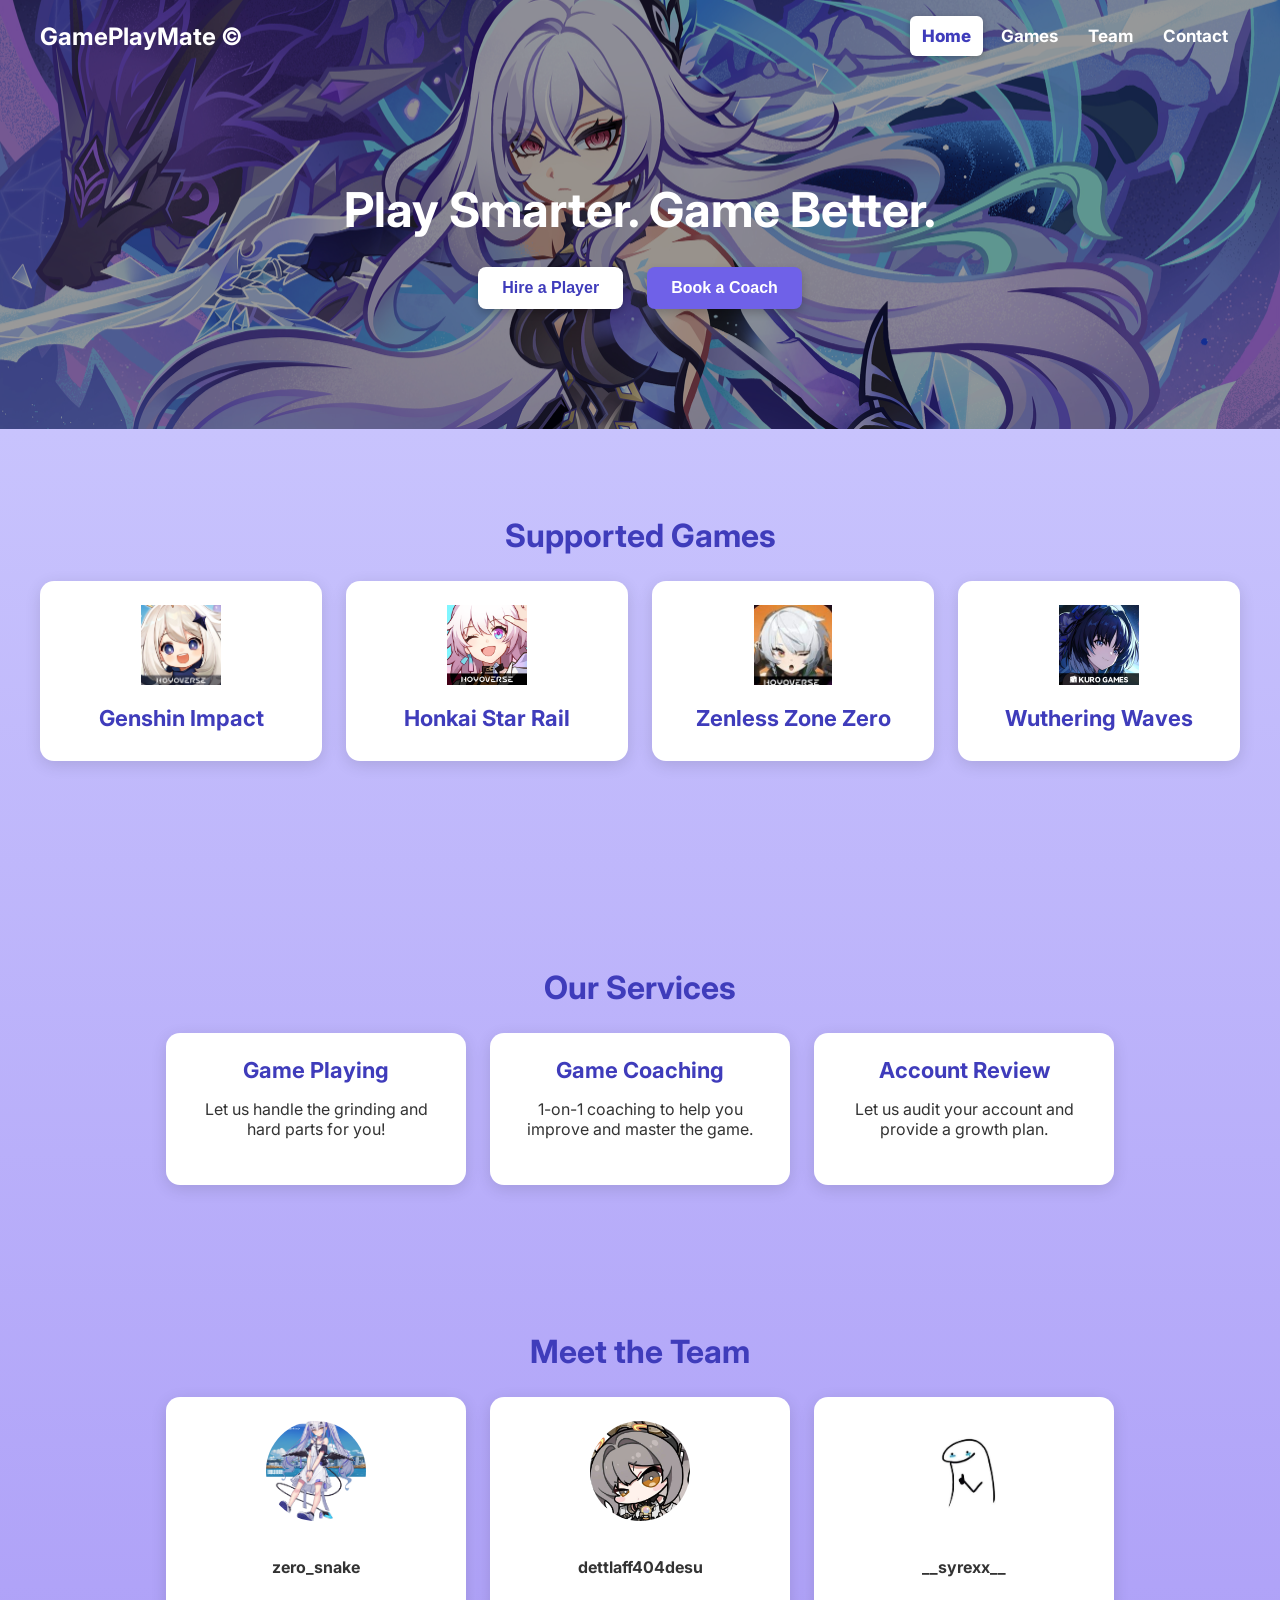
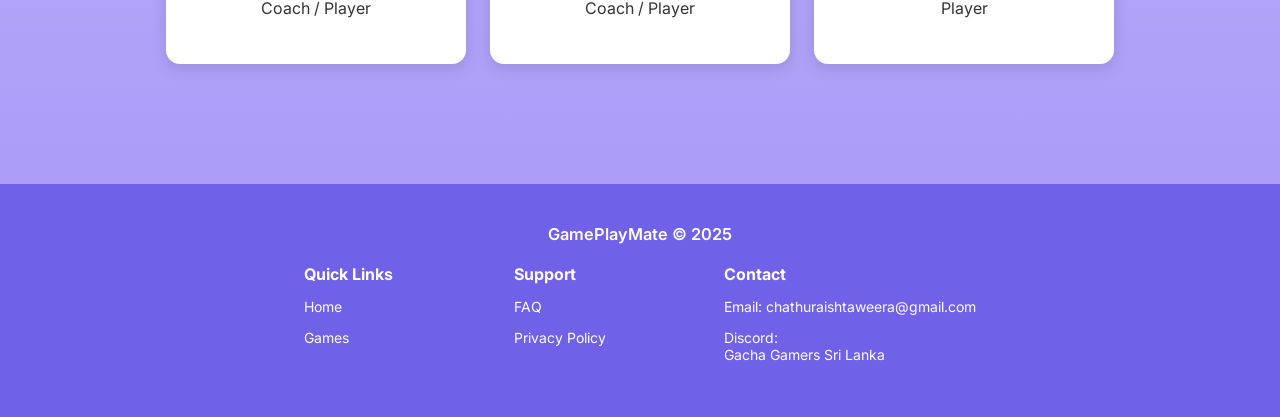
==== commit c421c218: "Fix character encoding mangled in the previous commit My tooling round-tripped the pages through Win" ====
--- a/index.html
+++ b/index.html
@@ -5,7 +5,7 @@
   <meta name="viewport" content="width=device-width, initial-scale=1" />
   <title>GamePlayMate</title>
   <link href="https://fonts.googleapis.com/css2?family=Inter:wght@400;600;700&display=swap" rel="stylesheet" />
-  <link rel="stylesheet" href="styles.css" />
+  <link rel="stylesheet" href="styles.css" />
   <script>
     let toggledVideo = null;
     let hoverTimeout;
@@ -83,7 +83,7 @@
 <body class="page-home">
   <div class="top-section">
     <header>
-      <h2>GamePlayMate Â©</h2>
+      <h2>GamePlayMate ©</h2>
       <nav>
         <a href="index.html" onclick="scrollToTopIfSamePage(event)" class="active">Home</a>
         <a href="games.html">Games</a>
